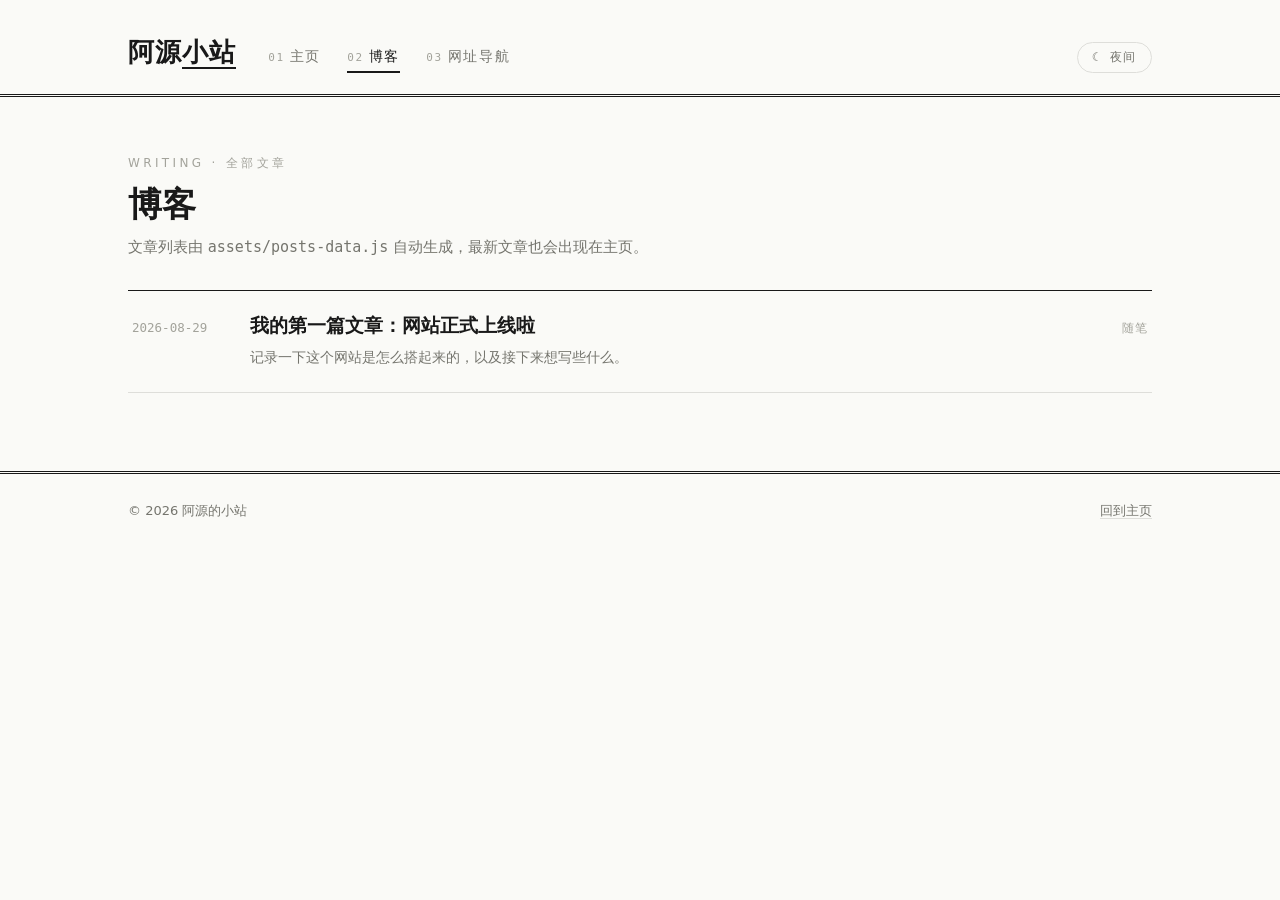
==== blog/index.html @ 0b1df9b3 "重构个人主页：极简黑白杂志风 + AI/开源导航 + 个人成果板块 - 视觉全面翻新（亮/暗双主题，杂志排版） - 网址导航并入 personal-nav 动态内核（增删改/拖拽/搜索/导入导出） -" ====
<!DOCTYPE html>
<html lang="zh-CN">
<head>
  <meta charset="UTF-8" />
  <meta name="viewport" content="width=device-width, initial-scale=1.0" />
  <title>博客 · 阿源的小站</title>
  <script src="../assets/theme.js"></script>
  <link rel="stylesheet" href="../assets/style.css" />
</head>
<body>
  <header class="site-header">
    <div class="container">
      <a class="logo" href="../index.html">阿源<em id="logo-accent">小站</em></a>
      <nav class="main-nav">
        <a href="../index.html"><span class="no">01</span>主页</a>
        <a href="index.html" class="active"><span class="no">02</span>博客</a>
        <a href="../nav.html"><span class="no">03</span>网址导航</a>
      </nav>
      <button class="theme-toggle" type="button"></button>
    </div>
  </header>

  <main class="container">
    <section class="section">
      <p class="kicker">Writing · 全部文章</p>
      <h1 class="section-title">博客</h1>
      <p class="section-lede">文章列表由 <code>assets/posts-data.js</code> 自动生成，最新文章也会出现在<a href="../index.html">主页</a>。</p>
      <div class="post-list" id="post-list"></div>
    </section>
  </main>

  <footer class="site-footer">
    <div class="container">
      <span>© 2026 阿源的小站</span>
      <span><a href="../index.html">回到主页</a></span>
    </div>
  </footer>

  <script src="../assets/site-data.js"></script>
  <script src="../assets/posts-data.js"></script>
  <script>
    var list = document.getElementById("post-list");
    list.innerHTML = POSTS.map(function (p) {
      return (
        '<a class="post-row" href="' + p.file + '">' +
        '<span class="post-row-date">' + p.date + "</span>" +
        '<span><span class="post-row-title">' + p.title + "</span>" +
        '<span class="post-row-summary">' + p.summary + "</span></span>" +
        '<span class="post-row-tags">' + p.tags.join(" / ") + "</span>" +
        "</a>"
      );
    }).join("");
  </script>
</body>
</html>
---- assets/style.css ----
/* ===================================================================
   我的小站 · 全站样式
   风格：极简黑白 · 杂志排版
   主题：亮 / 暗（由 theme.js 写在 <html data-theme> 上）
   =================================================================== */

/* ---------- 1. 设计变量 ---------- */
:root {
  /* 亮色（默认） */
  --bg: #fafaf7;
  --bg-soft: #f1f1ec;
  --card: #ffffff;
  --text: #191919;
  --text-dim: #75756e;
  --text-faint: #a3a39b;
  --border: #dededa;
  --border-strong: #191919;
  --mark-bg: #e9e9e2;
  --serif: Georgia, "Noto Serif SC", "Songti SC", "STSong", "SimSun", serif;
  --sans: "PingFang SC", "Microsoft YaHei", "Segoe UI", system-ui, sans-serif;
  --mono: Consolas, "SF Mono", Menlo, monospace;
  --maxw: 1080px;
  color-scheme: light;
}

html[data-theme="dark"] {
  --bg: #121210;
  --bg-soft: #1a1a18;
  --card: #191917;
  --text: #e9e9e4;
  --text-dim: #9c9c93;
  --text-faint: #6e6e66;
  --border: #2c2c28;
  --border-strong: #e9e9e4;
  --mark-bg: #33332e;
  color-scheme: dark;
}

/* ---------- 2. 基础重置 ---------- */
* { margin: 0; padding: 0; box-sizing: border-box; }

html { scroll-behavior: smooth; }

body {
  font-family: var(--sans);
  background: var(--bg);
  color: var(--text);
  line-height: 1.75;
  font-size: 16px;
  min-height: 100vh;
  transition: background 0.25s ease, color 0.25s ease;
}

a { color: inherit; text-decoration: none; }
a:hover { text-decoration: underline; text-underline-offset: 3px; }
button { font-family: inherit; cursor: pointer; }
img { max-width: 100%; }

::selection { background: var(--text); color: var(--bg); }

.container {
  max-width: var(--maxw);
  margin: 0 auto;
  padding: 0 28px;
}

/* ---------- 3. 报头（全站页头） ---------- */
.site-header {
  border-bottom: 3px double var(--border-strong);
}

.site-header .container {
  display: flex;
  align-items: baseline;
  gap: 32px;
  padding-top: 30px;
  padding-bottom: 18px;
}

.logo {
  font-family: var(--serif);
  font-size: 26px;
  font-weight: 700;
  letter-spacing: 0.04em;
  white-space: nowrap;
}
.logo:hover { text-decoration: none; }
.logo em { font-style: normal; border-bottom: 2px solid var(--text); }

.main-nav {
  display: flex;
  gap: 26px;
  flex: 1;
  font-size: 14px;
  letter-spacing: 0.12em;
}

.main-nav a {
  color: var(--text-dim);
  text-transform: uppercase;
}
.main-nav a .no {
  font-family: var(--mono);
  font-size: 11px;
  margin-right: 5px;
  color: var(--text-faint);
}
.main-nav a:hover { color: var(--text); text-decoration: none; }
.main-nav a.active { color: var(--text); border-bottom: 2px solid var(--text); padding-bottom: 2px; }

.theme-toggle {
  border: 1px solid var(--border);
  background: transparent;
  color: var(--text-dim);
  font-size: 12px;
  letter-spacing: 0.14em;
  padding: 6px 14px;
  border-radius: 999px;
  transition: color 0.15s, border-color 0.15s;
  white-space: nowrap;
}
.theme-toggle:hover { color: var(--text); border-color: var(--border-strong); }

/* ---------- 4. 通用区块 ---------- */
.section { padding: 56px 0 8px; }

.kicker {
  font-size: 12px;
  letter-spacing: 0.28em;
  text-transform: uppercase;
  color: var(--text-faint);
  margin-bottom: 10px;
}

.section-title {
  font-family: var(--serif);
  font-size: clamp(26px, 4vw, 34px);
  font-weight: 700;
  line-height: 1.25;
  margin-bottom: 8px;
}

.section-lede {
  color: var(--text-dim);
  font-size: 15px;
  max-width: 620px;
  margin-bottom: 30px;
}

.rule { border: 0; border-top: 1px solid var(--border); margin: 0; }

/* ---------- 5. 首页 Hero ---------- */
.hero { padding: 72px 0 20px; }

.hero .kicker { margin-bottom: 18px; }

.hero h1 {
  font-family: var(--serif);
  font-size: clamp(34px, 6.5vw, 62px);
  font-weight: 700;
  line-height: 1.18;
  letter-spacing: 0.01em;
  max-width: 18em;
}

.hero h1 .dim { color: var(--text-faint); }

.tagline {
  margin-top: 22px;
  font-size: 17px;
  color: var(--text-dim);
  max-width: 34em;
}

.hero-meta {
  margin-top: 26px;
  display: flex;
  flex-wrap: wrap;
  gap: 12px 28px;
  font-size: 14px;
  color: var(--text-dim);
}
.hero-meta a { border-bottom: 1px solid var(--border-strong); padding-bottom: 1px; }
.hero-meta .label {
  font-size: 11px;
  letter-spacing: 0.2em;
  color: var(--text-faint);
  margin-right: 6px;
}

/* ---------- 6. 首页「关于」杂志分栏 ---------- */
.about-grid {
  display: grid;
  grid-template-columns: 1.1fr 1fr 1fr;
  gap: 0;
  border-top: 1px solid var(--border);
  border-bottom: 1px solid var(--border);
}

.about-col { padding: 30px 26px 34px 0; }
.about-col + .about-col {
  border-left: 1px solid var(--border);
  padding-left: 26px;
}

.about-col h3 {
  font-size: 12px;
  letter-spacing: 0.26em;
  text-transform: uppercase;
  color: var(--text-faint);
  font-weight: 600;
  margin-bottom: 14px;
}

.about-col p { font-size: 15px; color: var(--text); }
.about-col p.dim { color: var(--text-dim); }

/* ---------- 7. 文章列表（杂志目录式） ---------- */
.post-list { border-top: 1px solid var(--border-strong); }

.post-row {
  display: grid;
  grid-template-columns: 96px 1fr auto;
  gap: 22px;
  align-items: baseline;
  padding: 22px 4px;
  border-bottom: 1px solid var(--border);
  transition: background 0.15s;
}
.post-row:hover { background: var(--bg-soft); text-decoration: none; }
.post-row:hover .post-row-title { text-decoration: underline; text-underline-offset: 3px; }

.post-row-date {
  font-family: var(--mono);
  font-size: 12.5px;
  color: var(--text-faint);
}

.post-row-title {
  font-family: var(--serif);
  font-size: 19px;
  font-weight: 600;
  line-height: 1.4;
}

.post-row-summary {
  display: block;
  font-size: 14px;
  color: var(--text-dim);
  margin-top: 4px;
  font-weight: 400;
}

.post-row-tags {
  font-size: 12px;
  color: var(--text-faint);
  letter-spacing: 0.08em;
  white-space: nowrap;
}

/* 成果行的仓库名列更宽 */
.proj-row { grid-template-columns: minmax(150px, 230px) 1fr auto; }

/* 成果配图卡片（如评分总表） */
.proj-image-card {
  display: block;
  margin-top: 26px;
  border: 1px solid var(--border);
  padding: 14px;
  transition: border-color 0.15s;
}
.proj-image-card:hover { border-color: var(--border-strong); text-decoration: none; }
.proj-image-card img { width: 100%; display: block; }
.proj-image-card figcaption,
.proj-image-card span {
  display: block;
  margin-top: 10px;
  font-size: 12.5px;
  color: var(--text-dim);
  letter-spacing: 0.06em;
}

/* ---------- 8. 博客文章页 ---------- */
.article { max-width: 720px; margin: 0 auto; padding: 64px 0 30px; }

.article .kicker { margin-bottom: 12px; }

.article h1 {
  font-family: var(--serif);
  font-size: clamp(28px, 5vw, 42px);
  font-weight: 700;
  line-height: 1.3;
  margin-bottom: 14px;
}

.post-meta {
  font-family: var(--mono);
  font-size: 13px;
  color: var(--text-faint);
  padding-bottom: 26px;
  border-bottom: 1px solid var(--border);
  margin-bottom: 34px;
}

.article h2 {
  font-family: var(--serif);
  font-size: 24px;
  margin: 40px 0 14px;
}

.article p { margin-bottom: 18px; font-size: 16.5px; }

.article ul { margin: 0 0 18px 22px; }
.article li { margin-bottom: 6px; }

.article pre {
  background: var(--bg-soft);
  border: 1px solid var(--border);
  padding: 18px 20px;
  overflow-x: auto;
  margin-bottom: 20px;
  font-size: 13.5px;
  line-height: 1.6;
}

.article code {
  font-family: var(--mono);
  font-size: 0.9em;
  background: var(--bg-soft);
  padding: 1px 6px;
  border-radius: 3px;
}
.article pre code { background: transparent; padding: 0; }

.back-link {
  display: inline-block;
  font-size: 13px;
  letter-spacing: 0.12em;
  color: var(--text-dim);
  margin-bottom: 34px;
}
.back-link:hover { color: var(--text); text-decoration: none; }

/* ---------- 9. 页脚 ---------- */
.site-footer {
  margin-top: 70px;
  border-top: 3px double var(--border-strong);
  padding: 26px 0 40px;
  font-size: 13px;
  color: var(--text-dim);
}
.site-footer .container {
  display: flex;
  justify-content: space-between;
  gap: 16px;
  flex-wrap: wrap;
}
.site-footer a { border-bottom: 1px solid var(--border); }
.site-footer code { font-family: var(--mono); font-size: 12px; }

/* ===================================================================
   10. 网址导航页（动态内核，移植自 personal-nav）
   =================================================================== */

.nav-toolbar {
  display: flex;
  gap: 14px;
  flex-wrap: wrap;
  align-items: center;
  padding: 34px 0 26px;
}

.nav-search {
  flex: 1;
  min-width: 240px;
  position: relative;
}
.nav-search svg {
  position: absolute;
  left: 0;
  top: 50%;
  transform: translateY(-50%);
  width: 17px;
  height: 17px;
  stroke: var(--text-faint);
  fill: none;
  stroke-width: 2;
  stroke-linecap: round;
}
#nav-search {
  width: 100%;
  padding: 10px 2px 10px 28px;
  border: 0;
  border-bottom: 1px solid var(--border-strong);
  background: transparent;
  color: var(--text);
  font-size: 16px;
  font-family: var(--serif);
  outline: none;
}
#nav-search::placeholder { color: var(--text-faint); font-family: var(--sans); font-size: 14px; }

.nav-actions { display: flex; gap: 10px; }

.btn {
  padding: 8px 16px;
  border: 1px solid var(--border-strong);
  background: transparent;
  color: var(--text);
  font-size: 13px;
  letter-spacing: 0.06em;
  border-radius: 2px;
  transition: background 0.15s, color 0.15s;
  white-space: nowrap;
}
.btn:hover { background: var(--text); color: var(--bg); text-decoration: none; }
.btn.solid { background: var(--text); color: var(--bg); }
.btn.solid:hover { opacity: 0.85; }
.btn.danger { color: inherit; }
.btn.danger:hover { background: var(--text); color: var(--bg); }
.btn.sm { padding: 4px 10px; font-size: 12px; }

/* 分类 */
.nav-category { margin-bottom: 44px; }

.cat-header {
  display: flex;
  align-items: baseline;
  gap: 10px;
  padding-bottom: 10px;
  border-bottom: 1px solid var(--border-strong);
  margin-bottom: 16px;
}

.cat-title {
  font-family: var(--serif);
  font-size: 20px;
  font-weight: 700;
  cursor: grab;
  user-select: none;
}
.cat-title .cat-icon { font-size: 17px; margin-right: 6px; }
.cat-count {
  font-family: var(--mono);
  font-size: 12px;
  color: var(--text-faint);
  font-weight: 400;
}
.cat-header.dragging { opacity: 0.4; }

.cat-actions { display: flex; gap: 2px; opacity: 0; transition: opacity 0.15s; margin-left: auto; }
.cat-header:hover .cat-actions { opacity: 1; }

.icon-btn {
  width: 26px;
  height: 26px;
  display: inline-flex;
  align-items: center;
  justify-content: center;
  border: none;
  background: transparent;
  color: var(--text-faint);
  font-size: 14px;
  border-radius: 2px;
}
.icon-btn:hover { background: var(--bg-soft); color: var(--text); }

/* 链接网格：杂志目录式两栏 */
.links-grid {
  display: grid;
  grid-template-columns: repeat(auto-fill, minmax(230px, 1fr));
  gap: 0 40px;
}

.link-card {
  display: flex;
  align-items: center;
  gap: 12px;
  padding: 11px 2px;
  border-bottom: 1px solid var(--border);
  position: relative;
  user-select: none;
  transition: background 0.12s;
}
.link-card:hover { background: var(--bg-soft); text-decoration: none; }
.link-card.dragging { opacity: 0.4; }
.link-card.drag-over-top { box-shadow: 0 -2px 0 0 var(--text); }
.link-card.drag-over-bottom { box-shadow: 0 2px 0 0 var(--text); }

.link-icon {
  width: 30px;
  height: 30px;
  flex-shrink: 0;
  display: flex;
  align-items: center;
  justify-content: center;
  border: 1px solid var(--border);
  font-size: 15px;
  overflow: hidden;
  background: var(--card);
}
.link-icon img { width: 18px; height: 18px; object-fit: contain; }

.link-info { min-width: 0; flex: 1; }
.link-name { font-size: 14.5px; font-weight: 600; white-space: nowrap; overflow: hidden; text-overflow: ellipsis; }
.link-desc {
  font-size: 12px;
  color: var(--text-dim);
  white-space: nowrap;
  overflow: hidden;
  text-overflow: ellipsis;
}

.link-tools {
  position: absolute;
  top: 5px;
  right: 2px;
  display: none;
  gap: 2px;
  background: var(--bg);
  padding: 1px;
}
.link-card:hover .link-tools { display: flex; }
.link-tools .icon-btn { width: 22px; height: 22px; font-size: 12px; }

.add-card {
  display: flex;
  align-items: center;
  justify-content: center;
  gap: 6px;
  padding: 11px 2px;
  border: 0;
  border-bottom: 1px dashed var(--border);
  color: var(--text-faint);
  background: transparent;
  font-size: 13px;
  min-height: 52px;
}
.add-card:hover { color: var(--text); border-bottom-color: var(--text); }

.empty-hint {
  padding: 56px 20px;
  text-align: center;
  color: var(--text-dim);
  border: 1px dashed var(--border-strong);
  font-size: 14px;
}
.empty-hint .big { font-size: 28px; margin-bottom: 10px; }

mark { background: var(--mark-bg); color: inherit; padding: 0 1px; }

.result-line {
  font-size: 13px;
  color: var(--text-faint);
  letter-spacing: 0.1em;
  margin-bottom: 16px;
}

/* 弹窗 */
.modal-mask {
  position: fixed;
  inset: 0;
  background: color-mix(in srgb, var(--bg) 55%, transparent);
  backdrop-filter: blur(2px);
  display: none;
  align-items: center;
  justify-content: center;
  z-index: 100;
  padding: 20px;
}
.modal-mask.open { display: flex; }

.modal {
  background: var(--bg);
  border: 1px solid var(--border-strong);
  width: 100%;
  max-width: 440px;
  padding: 28px;
  max-height: 90vh;
  overflow-y: auto;
}
.modal h3 {
  font-family: var(--serif);
  font-size: 20px;
  margin-bottom: 20px;
  padding-bottom: 12px;
  border-bottom: 1px solid var(--border);
}

.form-row { margin-bottom: 15px; }
.form-row label {
  display: block;
  font-size: 11px;
  letter-spacing: 0.18em;
  text-transform: uppercase;
  color: var(--text-faint);
  margin-bottom: 6px;
}
.form-row input, .form-row select, .form-row textarea {
  width: 100%;
  padding: 9px 11px;
  border: 1px solid var(--border);
  background: var(--card);
  color: var(--text);
  font-size: 14px;
  outline: none;
  font-family: inherit;
  border-radius: 2px;
}
.form-row input:focus, .form-row select:focus { border-color: var(--border-strong); }
.form-hint { font-size: 12px; color: var(--text-faint); margin-top: 4px; }
.modal-footer { display: flex; justify-content: flex-end; gap: 10px; margin-top: 22px; }

.switch-row { display: flex; align-items: center; justify-content: space-between; padding: 9px 0; }
.switch-row span { font-size: 14px; }
.switch { position: relative; width: 38px; height: 21px; }
.switch input { opacity: 0; width: 0; height: 0; }
.switch .slider {
  position: absolute;
  inset: 0;
  background: var(--border);
  border-radius: 21px;
  cursor: pointer;
  transition: 0.2s;
}
.switch .slider::before {
  content: "";
  position: absolute;
  width: 15px;
  height: 15px;
  left: 3px;
  top: 3px;
  background: var(--bg);
  border-radius: 50%;
  transition: 0.2s;
}
.switch input:checked + .slider { background: var(--text); }
.switch input:checked + .slider::before { transform: translateX(17px); }

/* Toast */
#toast {
  position: fixed;
  bottom: 28px;
  left: 50%;
  transform: translateX(-50%) translateY(16px);
  background: var(--text);
  color: var(--bg);
  padding: 10px 20px;
  font-size: 13px;
  opacity: 0;
  pointer-events: none;
  transition: opacity 0.25s, transform 0.25s;
  z-index: 200;
}
#toast.show { opacity: 1; transform: translateX(-50%) translateY(0); }

kbd {
  background: var(--bg-soft);
  border: 1px solid var(--border);
  border-radius: 3px;
  padding: 1px 5px;
  font-size: 11px;
  font-family: var(--mono);
}

/* ---------- 11. 响应式 ---------- */
@media (max-width: 860px) {
  .about-grid { grid-template-columns: 1fr; }
  .about-col { padding: 24px 0; }
  .about-col + .about-col { border-left: 0; border-top: 1px solid var(--border); padding-left: 0; }
  .about-col:first-child { padding-top: 28px; }
}

@media (max-width: 640px) {
  .container { padding: 0 18px; }
  .site-header .container { flex-wrap: wrap; gap: 12px 20px; }
  .main-nav { order: 3; flex-basis: 100%; gap: 18px; }
  .hero { padding-top: 48px; }
  .post-row { grid-template-columns: 1fr; gap: 4px; padding: 18px 2px; }
  .post-row-date { order: 3; }
  .post-row-tags { display: none; }
  .links-grid { grid-template-columns: 1fr; gap: 0; }
  .cat-actions { opacity: 1; }
}
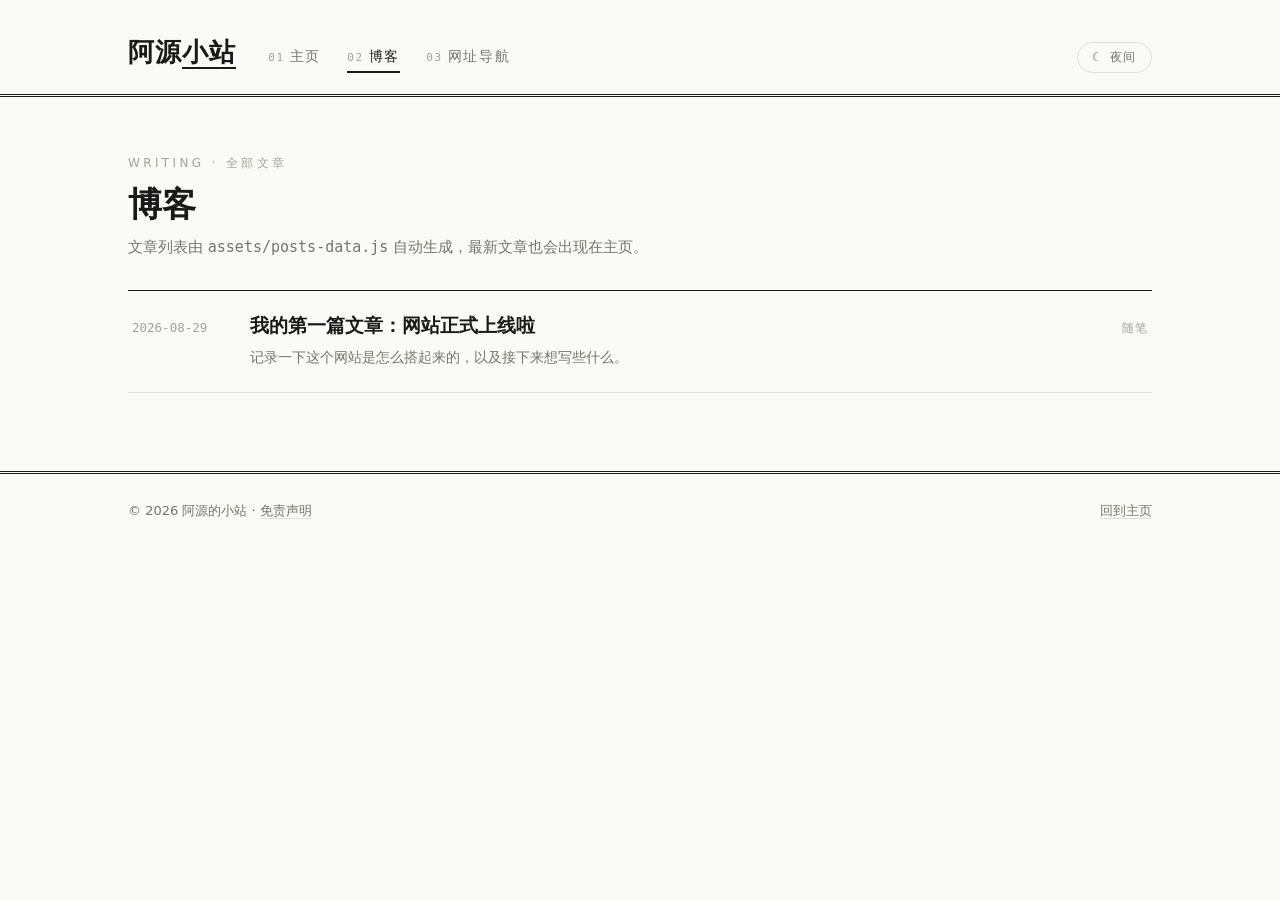
==== commit a44493ea: "新增免责声明：内容性质/AI 生成说明/外链与数据/版权（页脚全站可达）" ====
--- a/blog/index.html
+++ b/blog/index.html
@@ -31,7 +31,7 @@
 
   <footer class="site-footer">
     <div class="container">
-      <span>© 2026 阿源的小站</span>
+      <span>© 2026 阿源的小站 · <a href="../DISCLAIMER.md">免责声明</a></span>
       <span><a href="../index.html">回到主页</a></span>
     </div>
   </footer>
